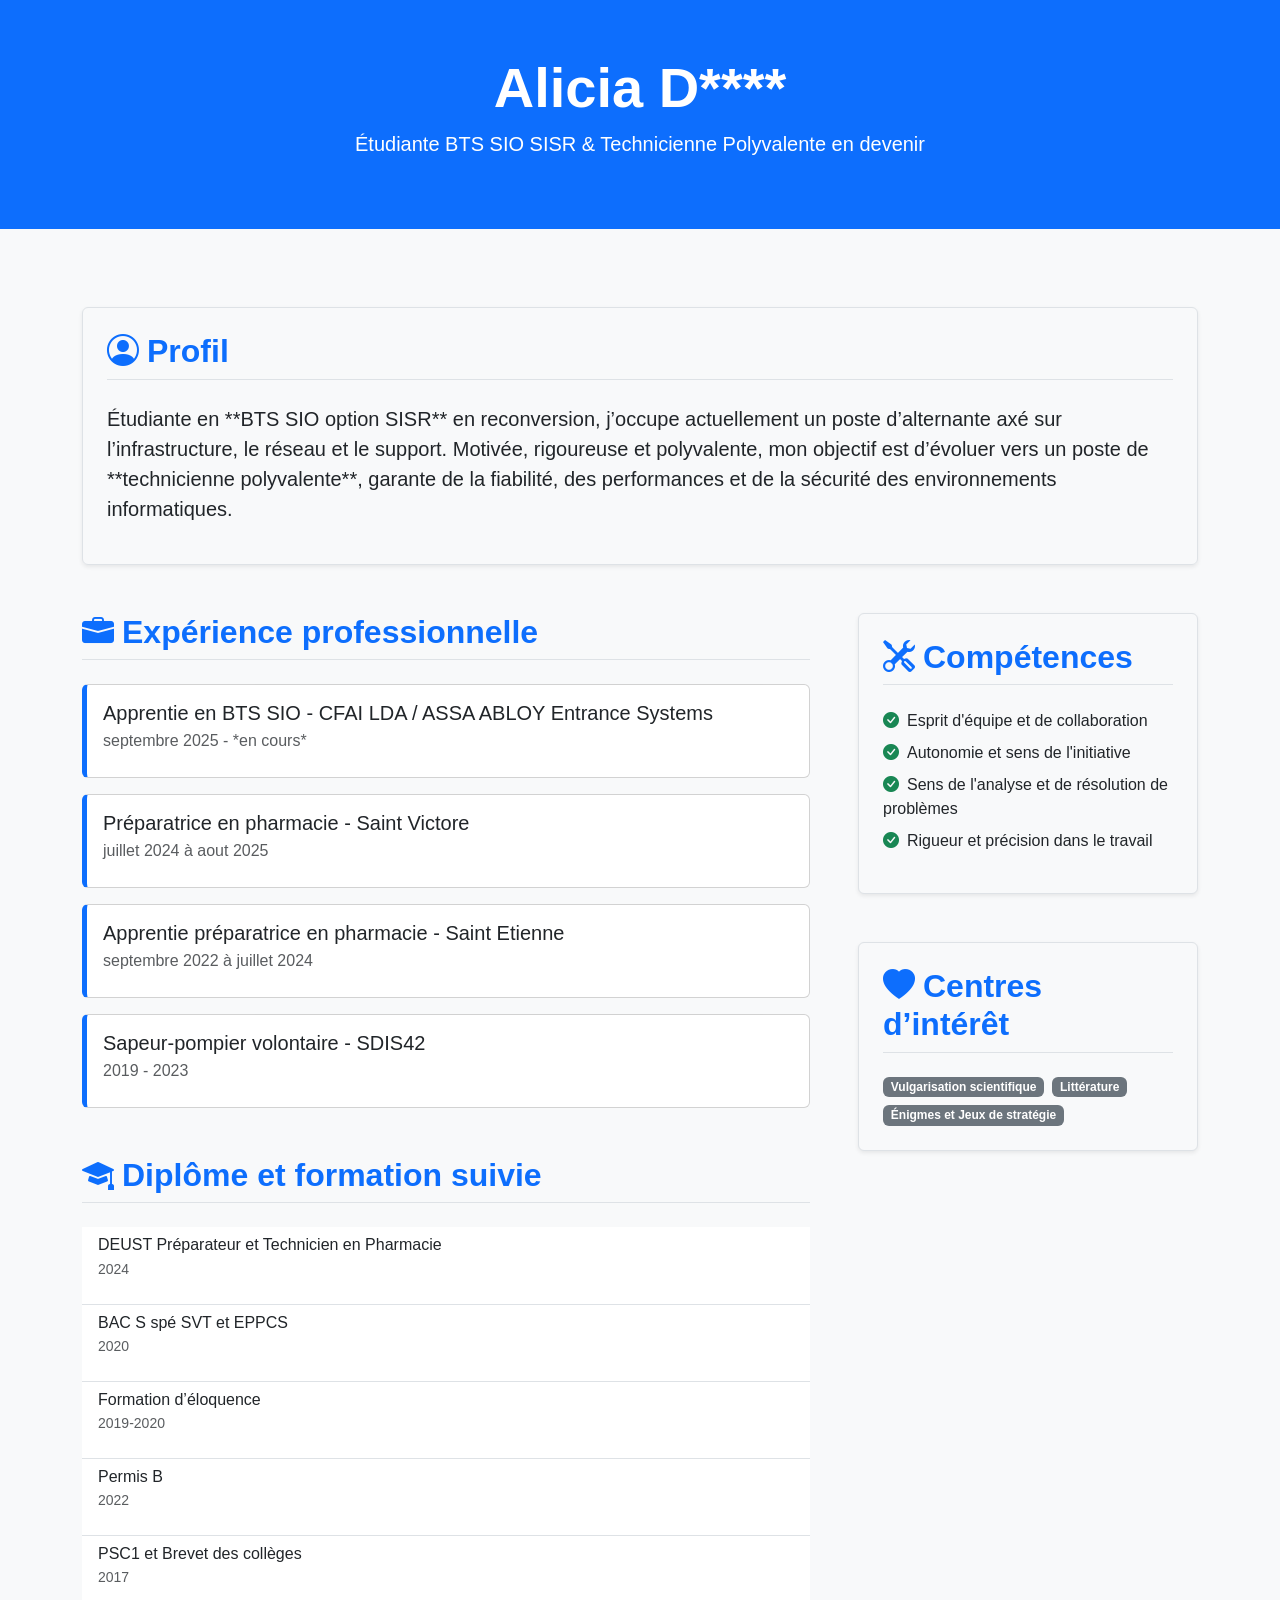
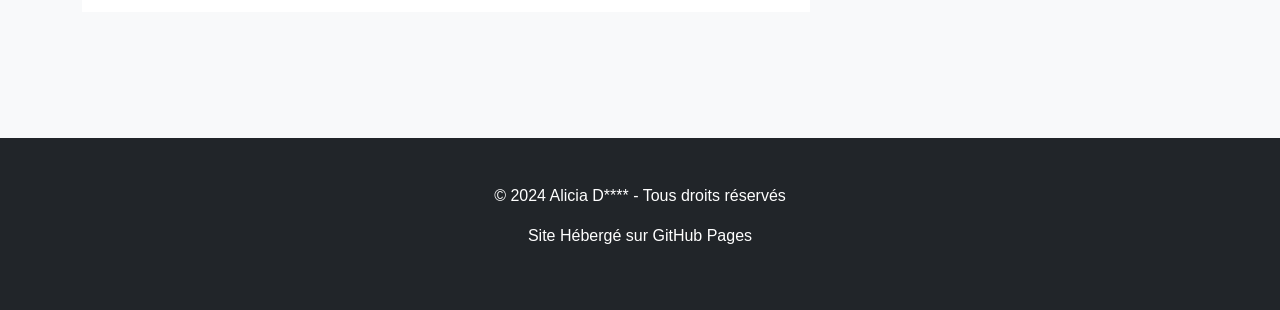
==== index.html @ e2972bde "16/12/2025" ====
<!DOCTYPE html>
<html lang="fr">
<head>
    <meta charset="UTF-8">
    <meta name="viewport" content="width=device-width, initial-scale=1.0">
    <title>CV d'Alicia D**** - Technicienne Polyvalente Infrastructure & Réseau</title>
    <meta name="description" content="Profil d'Alicia D****, étudiante en BTS SIO option SISR, recherchant un poste de technicienne polyvalente en infrastructure, réseau et support.">
    <link href="https://cdn.jsdelivr.net/npm/bootstrap@5.3.3/dist/css/bootstrap.min.css" rel="stylesheet" integrity="sha384-QWTKZyjpPEjISv5WaRU9OFeRpok6YctnYmDr5pNlyT2bRjXh0JMhjY6hW+ALEwIH" crossorigin="anonymous">
    <link rel="stylesheet" href="style.css">
</head>
<body>

    <header class="bg-primary text-white py-4 mb-5">
        <div class="container text-center">
            <h1 class="display-4 fw-bold">Alicia D****</h1>
            <p class="lead">Étudiante BTS SIO SISR & Technicienne Polyvalente en devenir</p>
        </div>
    </header>

    <main class="container">
        <section id="profil" class="mb-5 p-4 border rounded shadow-sm">
            <h2 class="section-title mb-4 border-bottom pb-2"><i class="bi bi-person-circle me-2"></i>Profil</h2>
            <p class="fs-5">Étudiante en **BTS SIO option SISR** en reconversion, j’occupe actuellement un poste d’alternante axé sur l’infrastructure, le réseau et le support. Motivée, rigoureuse et polyvalente, mon objectif est d’évoluer vers un poste de **technicienne polyvalente**, garante de la fiabilité, des performances et de la sécurité des environnements informatiques.</p>
        </section>

        <div class="row g-5">
            
            <div class="col-lg-8">
                
                <section id="experience" class="mb-5">
                    <h2 class="section-title mb-4 border-bottom pb-2"><i class="bi bi-briefcase-fill me-2"></i>Expérience professionnelle</h2>
                    
                    <div class="card mb-3 experience-item">
                        <div class="card-body">
                            <h3 class="h5 card-title">Apprentie en BTS SIO - CFAI LDA / ASSA ABLOY Entrance Systems</h3>
                            <p class="card-subtitle text-muted mb-2">septembre 2025 - *en cours*</p>
                            </div>
                    </div>
                    
                    <div class="card mb-3 experience-item">
                        <div class="card-body">
                            <h3 class="h5 card-title">Préparatrice en pharmacie - Saint Victore</h3>
                            <p class="card-subtitle text-muted mb-2">juillet 2024 à aout 2025</p>
                        </div>
                    </div>

                    <div class="card mb-3 experience-item">
                        <div class="card-body">
                            <h3 class="h5 card-title">Apprentie préparatrice en pharmacie - Saint Etienne</h3>
                            <p class="card-subtitle text-muted mb-2">septembre 2022 à juillet 2024</p>
                        </div>
                    </div>
                    
                    <div class="card experience-item">
                        <div class="card-body">
                            <h3 class="h5 card-title">Sapeur-pompier volontaire - SDIS42</h3>
                            <p class="card-subtitle text-muted mb-2">2019 - 2023</p>
                        </div>
                    </div>

                </section>
                
                <section id="diplomes" class="mb-5">
                    <h2 class="section-title mb-4 border-bottom pb-2"><i class="bi bi-mortarboard-fill me-2"></i>Diplôme et formation suivie</h2>
                    
                    <ul class="list-group list-group-flush">
                        <li class="list-group-item">
                            <h3 class="h6 mb-1">DEUST Préparateur et Technicien en Pharmacie</h3>
                            <p class="text-muted small">2024</p>
                        </li>
                        <li class="list-group-item">
                            <h3 class="h6 mb-1">BAC S spé SVT et EPPCS</h3>
                            <p class="text-muted small">2020</p>
                        </li>
                        <li class="list-group-item">
                            <h3 class="h6 mb-1">Formation d’éloquence</h3>
                            <p class="text-muted small">2019-2020</p>
                        </li>
                        <li class="list-group-item">
                            <h3 class="h6 mb-1">Permis B</h3>
                            <p class="text-muted small">2022</p>
                        </li>
                        <li class="list-group-item">
                            <h3 class="h6 mb-1">PSC1 et Brevet des collèges</h3>
                            <p class="text-muted small">2017</p>
                        </li>
                    </ul>
                </section>
            </div>

            <div class="col-lg-4">
                
                <section id="competences" class="mb-5 p-4 border rounded shadow-sm bg-light">
                    <h2 class="section-title mb-4 border-bottom pb-2"><i class="bi bi-tools me-2"></i>Compétences</h2>
                    <ul class="list-unstyled">
                        <li class="mb-2"><i class="bi bi-check-circle-fill text-success me-2"></i>Esprit d'équipe et de collaboration</li>
                        <li class="mb-2"><i class="bi bi-check-circle-fill text-success me-2"></i>Autonomie et sens de l'initiative</li>
                        <li class="mb-2"><i class="bi bi-check-circle-fill text-success me-2"></i>Sens de l'analyse et de résolution de problèmes</li>
                        <li class="mb-2"><i class="bi bi-check-circle-fill text-success me-2"></i>Rigueur et précision dans le travail</li>
                        </ul>
                </section>

                <section id="interets" class="p-4 border rounded shadow-sm bg-light">
                    <h2 class="section-title mb-4 border-bottom pb-2"><i class="bi bi-heart-fill me-2"></i>Centres d’intérêt</h2>
                    <div class="d-flex flex-wrap gap-2">
                        <span class="badge bg-secondary">Vulgarisation scientifique</span>
                        <span class="badge bg-secondary">Littérature</span>
                        <span class="badge bg-secondary">Énigmes et Jeux de stratégie</span>
                    </div>
                </section>

            </div>
        </div>

    </main>

    <footer class="bg-dark text-white text-center py-3 mt-5">
        <div class="container">
            <p>&copy; <span id="currentYear">2024</span> Alicia D**** - Tous droits réservés</p>
            <p class="footer-note">Site Hébergé sur GitHub Pages</p>
        </div>
    </footer>
    

    <script defer src="https://cdn.jsdelivr.net/npm/bootstrap@5.3.3/dist/js/bootstrap.bundle.min.js" integrity="sha384-YvpcrYf0tY3lHB60NNkmXc5s9fDVZLESaAA55NDzOxhy9GkcIdslK1eN7N6jIeHz" crossorigin="anonymous"></script>
    <link rel="stylesheet" href="https://cdn.jsdelivr.net/npm/bootstrap-icons@1.11.3/font/bootstrap-icons.min.css">
</body>
</html>
---- style.css ----
/*
  ---------------------------------
  Règles Générales et Accessibilité
  ---------------------------------
*/

/* 3. UX & Accessibilité : Taille de police minimale de 16px (Bootstrap le respecte déjà, mais on le confirme sur le body) */
body {
    font-family: -apple-system, BlinkMacSystemFont, "Segoe UI", Roboto, "Helvetica Neue", Arial, sans-serif; /* Polices système */
    color: #212529; /* Contraste suffisant (dark gray) */
    background-color: #f8f9fa; /* Arrière-plan très clair pour le contraste */
    min-height: 100vh;
}

/* 2. Responsive Design / Aucune défilement horizontal */
/* La gestion du défilement horizontal est assurée par Bootstrap (container, row, col) */

/*
  ---------------------------------
  Style des Sections
  ---------------------------------
*/

.section-title {
    color: #0d6efd; /* Couleur Bootstrap Primary */
    font-weight: 600;
}

/* Espacements réguliers pour la lisibilité */
.container {
    padding-top: 30px;
    padding-bottom: 30px;
}

/* ---------------------------------
  Focus et Navigation Clavier
  ---------------------------------
*/

/* Assurer un focus visible pour l'accessibilité (WCAG) */
/* Bootstrap le fait déjà bien, mais on peut renforcer */
:focus {
    outline: 3px solid #ffc107; /* Jaune/orange de Bootstrap (warning) */
    outline-offset: 2px;
}

/* Style spécifique pour les items d'expérience */
.experience-item {
    transition: transform 0.2s, box-shadow 0.2s;
    border-left: 5px solid #0d6efd !important; /* Barre colorée à gauche */
}

.experience-item:hover {
    transform: translateY(-3px);
    box-shadow: 0 0.5rem 1rem rgba(0, 0, 0, 0.15) !important;
}

/* Surcharge Bootstrap pour les listes de diplômes */
.list-group-item {
    border-left: none;
    border-right: none;
}

/* ---------------------------------
  Mobile-First Adjustments (déjà géré par Bootstrap)
  ---------------------------------
*/

/* Par défaut, la mise en page est en colonne unique (mobile-first).
  La classe .col-lg-8 et .col-lg-4 de Bootstrap prend le relais
  à partir de la taille "large" pour créer les deux colonnes.
*/
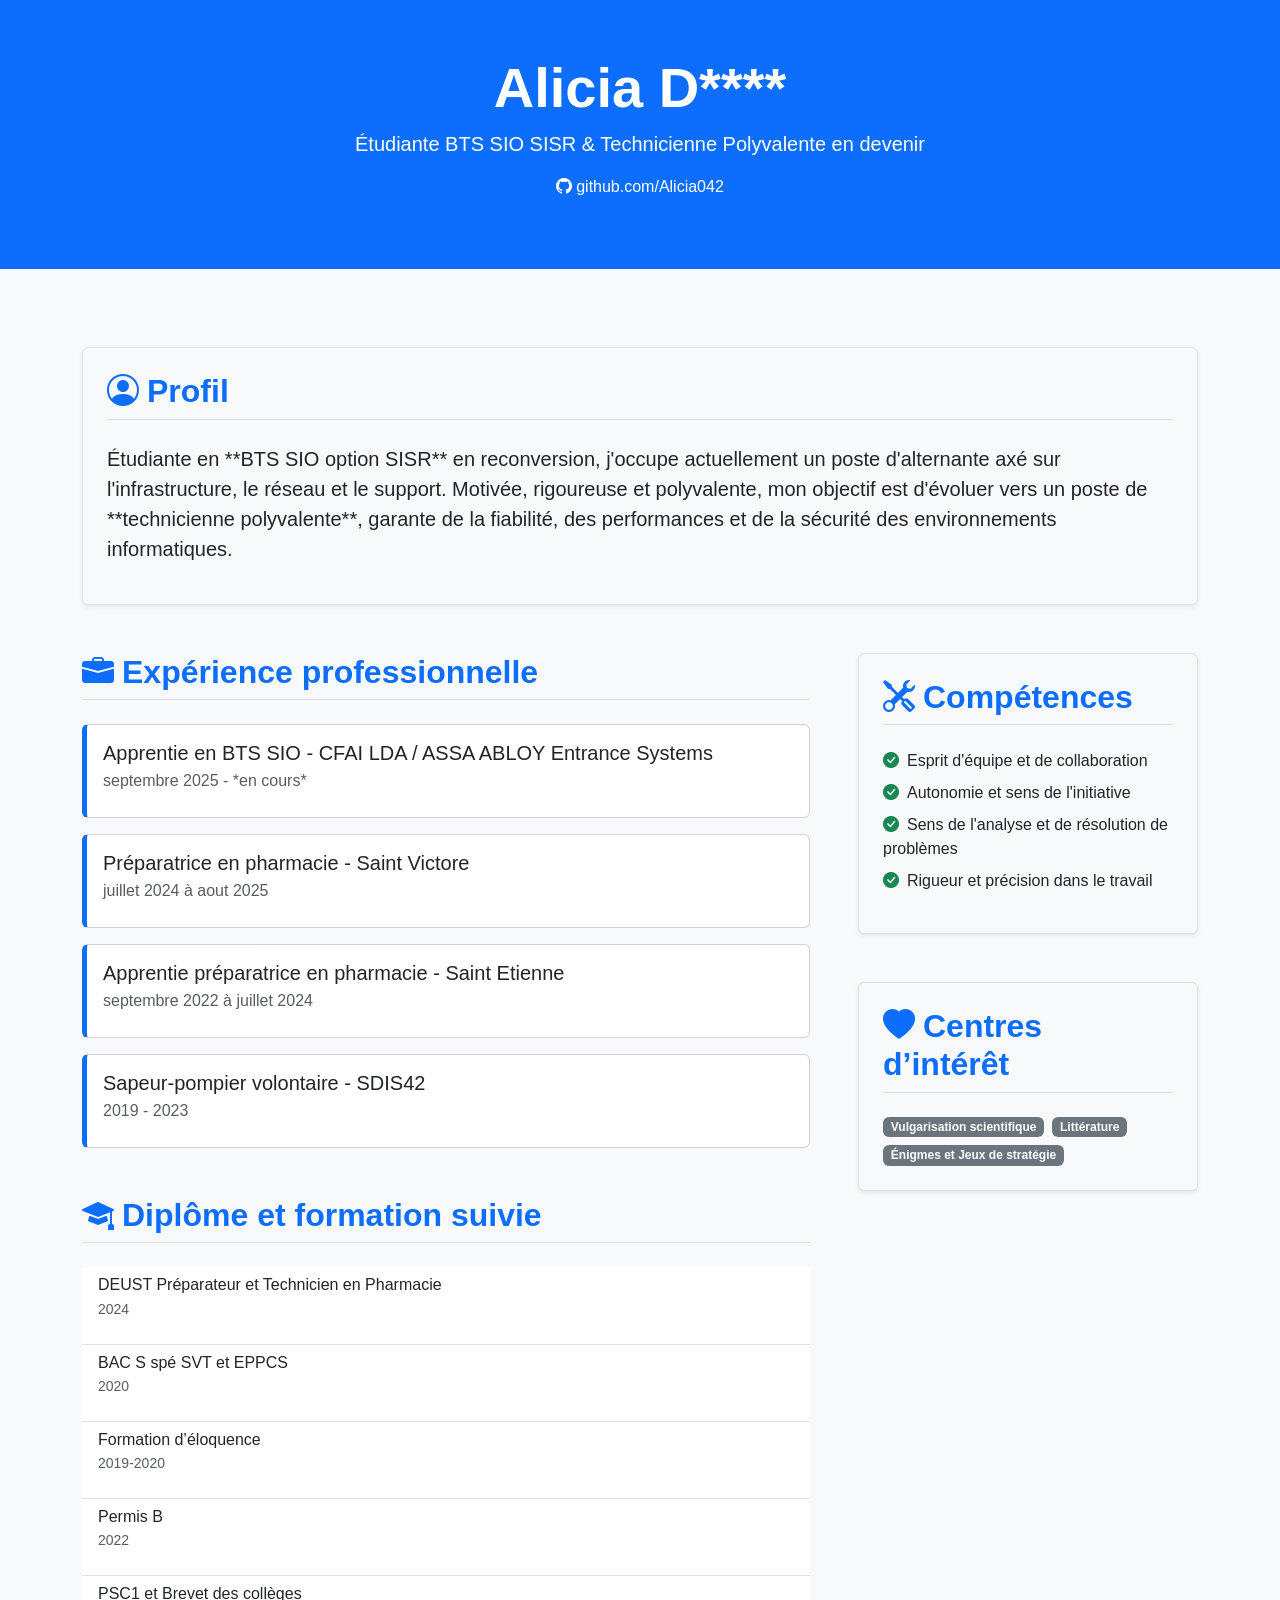
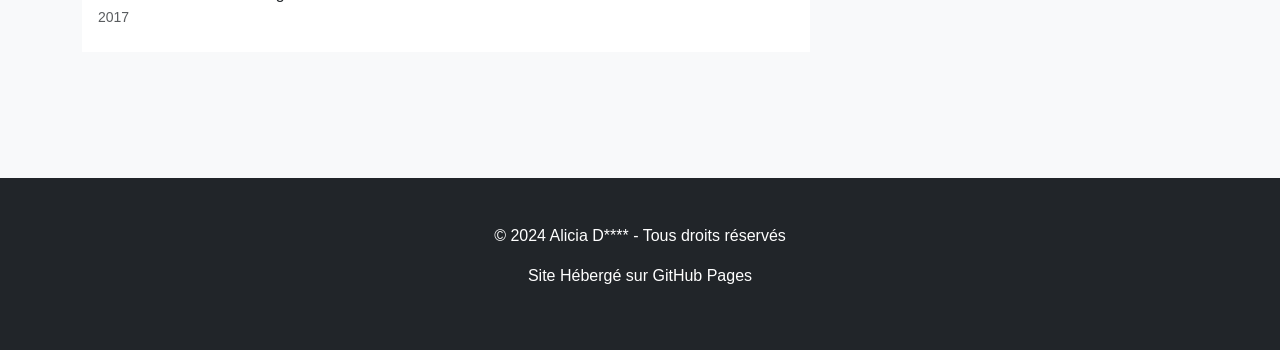
==== commit 9acf48c1: "16.12.2025" ====
--- a/index.html
+++ b/index.html
@@ -14,15 +14,16 @@
         <div class="container text-center">
             <h1 class="display-4 fw-bold">Alicia D****</h1>
             <p class="lead">Étudiante BTS SIO SISR & Technicienne Polyvalente en devenir</p>
+            <p><a href="https://github.com/Alicia042" target="_blank" class="text-white text-decoration-none"><i class="bi bi-github me-1"></i>github.com/Alicia042</a></p>
         </div>
     </header>
 
     <main class="container">
         <section id="profil" class="mb-5 p-4 border rounded shadow-sm">
             <h2 class="section-title mb-4 border-bottom pb-2"><i class="bi bi-person-circle me-2"></i>Profil</h2>
-            <p class="fs-5">Étudiante en **BTS SIO option SISR** en reconversion, j’occupe actuellement un poste d’alternante axé sur l’infrastructure, le réseau et le support. Motivée, rigoureuse et polyvalente, mon objectif est d’évoluer vers un poste de **technicienne polyvalente**, garante de la fiabilité, des performances et de la sécurité des environnements informatiques.</p>
+            <p class="fs-5">Étudiante en **BTS SIO option SISR** en reconversion, j'occupe actuellement un poste d'alternante axé sur l'infrastructure, le réseau et le support. Motivée, rigoureuse et polyvalente, mon objectif est d'évoluer vers un poste de **technicienne polyvalente**, garante de la fiabilité, des performances et de la sécurité des environnements informatiques.</p>
         </section>
-
+        
         <div class="row g-5">
             
             <div class="col-lg-8">
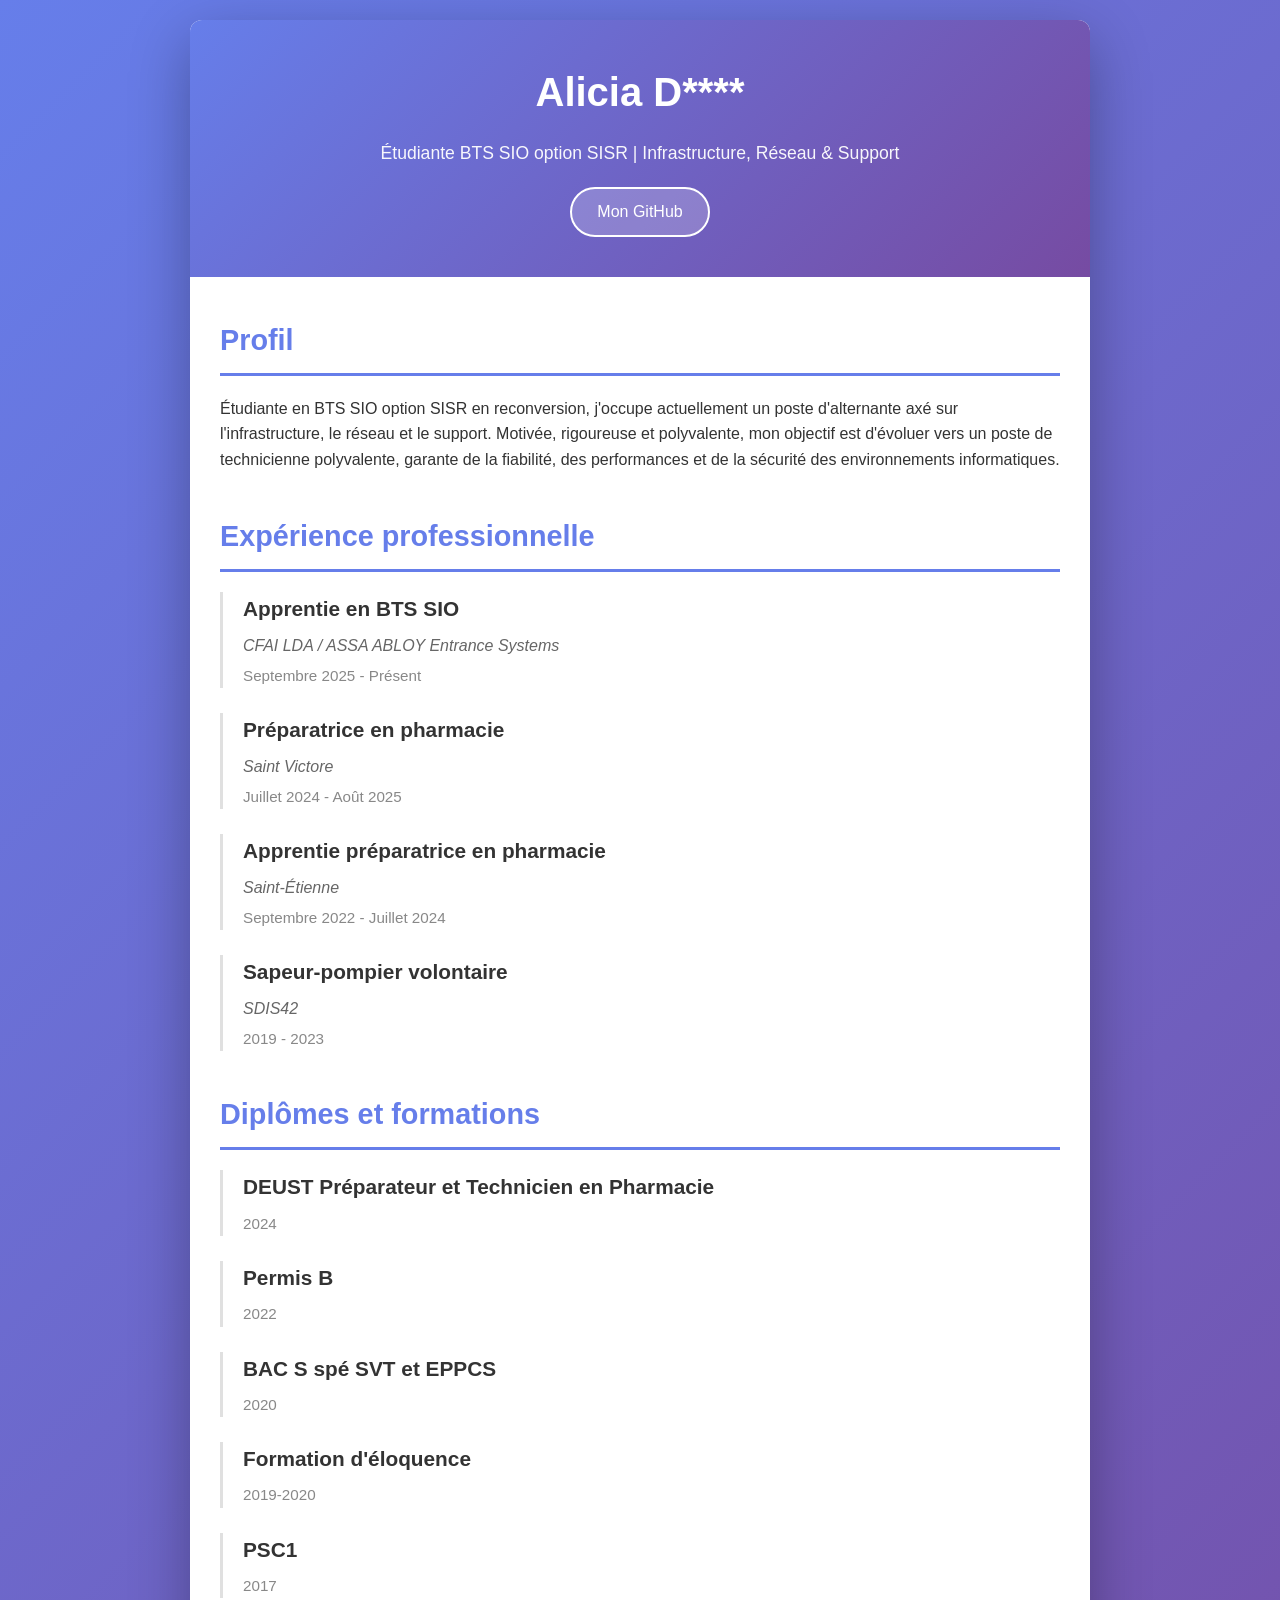
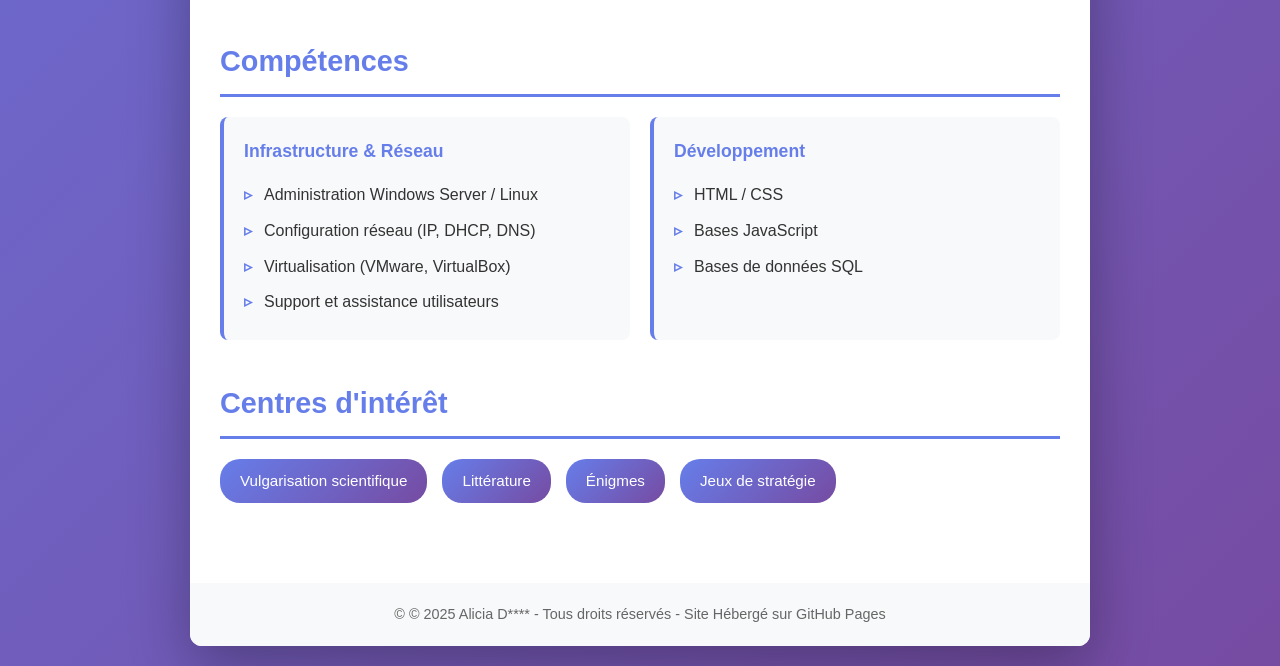
==== commit 194c2b5d: "correction html" ====
--- a/index.html
+++ b/index.html
@@ -3,127 +3,316 @@
 <head>
     <meta charset="UTF-8">
     <meta name="viewport" content="width=device-width, initial-scale=1.0">
-    <title>CV d'Alicia D**** - Technicienne Polyvalente Infrastructure & Réseau</title>
-    <meta name="description" content="Profil d'Alicia D****, étudiante en BTS SIO option SISR, recherchant un poste de technicienne polyvalente en infrastructure, réseau et support.">
-    <link href="https://cdn.jsdelivr.net/npm/bootstrap@5.3.3/dist/css/bootstrap.min.css" rel="stylesheet" integrity="sha384-QWTKZyjpPEjISv5WaRU9OFeRpok6YctnYmDr5pNlyT2bRjXh0JMhjY6hW+ALEwIH" crossorigin="anonymous">
-    <link rel="stylesheet" href="style.css">
+    <meta name="description" content="CV d'Alicia D****, étudiante en BTS SIO option SISR, spécialisée en infrastructure, réseau et support informatique">
+    <title>Alicia D**** - CV Technicienne Infrastructure & Réseau</title>
+    <style>
+        * {
+            margin: 0;
+            padding: 0;
+            box-sizing: border-box;
+        }
+
+        body {
+            font-family: -apple-system, BlinkMacSystemFont, 'Segoe UI', Roboto, Oxygen, Ubuntu, Cantarell, sans-serif;
+            line-height: 1.6;
+            color: #333;
+            background: linear-gradient(135deg, #667eea 0%, #764ba2 100%);
+            min-height: 100vh;
+            padding: 20px;
+        }
+
+        .container {
+            max-width: 900px;
+            margin: 0 auto;
+            background: white;
+            border-radius: 12px;
+            box-shadow: 0 20px 60px rgba(0, 0, 0, 0.3);
+            overflow: hidden;
+        }
+
+        header {
+            background: linear-gradient(135deg, #667eea 0%, #764ba2 100%);
+            color: white;
+            padding: 40px 30px;
+            text-align: center;
+        }
+
+        h1 {
+            font-size: 2.5rem;
+            margin-bottom: 10px;
+            font-weight: 700;
+        }
+
+        .tagline {
+            font-size: 1.1rem;
+            opacity: 0.95;
+            margin-top: 15px;
+            font-weight: 300;
+        }
+
+        .github-link {
+            display: inline-block;
+            margin-top: 20px;
+            padding: 10px 25px;
+            background: rgba(255, 255, 255, 0.2);
+            border: 2px solid white;
+            color: white;
+            text-decoration: none;
+            border-radius: 25px;
+            font-weight: 500;
+            transition: all 0.3s ease;
+        }
+
+        .github-link:hover {
+            background: white;
+            color: #667eea;
+            transform: translateY(-2px);
+        }
+
+        main {
+            padding: 40px 30px;
+        }
+
+        section {
+            margin-bottom: 40px;
+        }
+
+        h2 {
+            font-size: 1.8rem;
+            color: #667eea;
+            margin-bottom: 20px;
+            padding-bottom: 10px;
+            border-bottom: 3px solid #667eea;
+        }
+
+        h3 {
+            font-size: 1.3rem;
+            color: #333;
+            margin-bottom: 8px;
+            font-weight: 600;
+        }
+
+        .job-title {
+            color: #666;
+            font-style: italic;
+            margin-bottom: 5px;
+            display: block;
+        }
+
+        .date {
+            color: #888;
+            font-size: 0.95rem;
+            margin-bottom: 15px;
+            display: block;
+        }
+
+        .experience-item, .education-item {
+            margin-bottom: 25px;
+            padding-left: 20px;
+            border-left: 3px solid #e0e0e0;
+        }
+
+        .skills-grid {
+            display: grid;
+            grid-template-columns: repeat(auto-fit, minmax(250px, 1fr));
+            gap: 20px;
+            margin-top: 20px;
+        }
+
+        .skill-category {
+            background: #f8f9fa;
+            padding: 20px;
+            border-radius: 8px;
+            border-left: 4px solid #667eea;
+        }
+
+        .skill-category h3 {
+            font-size: 1.1rem;
+            margin-bottom: 12px;
+            color: #667eea;
+        }
+
+        .skill-category ul {
+            list-style: none;
+        }
+
+        .skill-category li {
+            padding: 5px 0;
+            padding-left: 20px;
+            position: relative;
+        }
+
+        .skill-category li:before {
+            content: "▹";
+            position: absolute;
+            left: 0;
+            color: #667eea;
+            font-weight: bold;
+        }
+
+        .interests {
+            display: flex;
+            flex-wrap: wrap;
+            gap: 15px;
+        }
+
+        .interest-tag {
+            background: linear-gradient(135deg, #667eea 0%, #764ba2 100%);
+            color: white;
+            padding: 10px 20px;
+            border-radius: 20px;
+            font-size: 0.95rem;
+        }
+
+        footer {
+            background: #f8f9fa;
+            padding: 20px 30px;
+            text-align: center;
+            color: #666;
+            font-size: 0.9rem;
+        }
+
+        @media (max-width: 768px) {
+            body {
+                padding: 10px;
+            }
+
+            h1 {
+                font-size: 2rem;
+            }
+
+            h2 {
+                font-size: 1.5rem;
+            }
+
+            header, main {
+                padding: 25px 20px;
+            }
+
+            .skills-grid {
+                grid-template-columns: 1fr;
+            }
+        }
+
+        @media (max-width: 480px) {
+            h1 {
+                font-size: 1.7rem;
+            }
+
+            .tagline {
+                font-size: 1rem;
+            }
+        }
+    </style>
 </head>
 <body>
-
-    <header class="bg-primary text-white py-4 mb-5">
-        <div class="container text-center">
-            <h1 class="display-4 fw-bold">Alicia D****</h1>
-            <p class="lead">Étudiante BTS SIO SISR & Technicienne Polyvalente en devenir</p>
-            <p><a href="https://github.com/Alicia042" target="_blank" class="text-white text-decoration-none"><i class="bi bi-github me-1"></i>github.com/Alicia042</a></p>
-        </div>
-    </header>
-
-    <main class="container">
-        <section id="profil" class="mb-5 p-4 border rounded shadow-sm">
-            <h2 class="section-title mb-4 border-bottom pb-2"><i class="bi bi-person-circle me-2"></i>Profil</h2>
-            <p class="fs-5">Étudiante en **BTS SIO option SISR** en reconversion, j'occupe actuellement un poste d'alternante axé sur l'infrastructure, le réseau et le support. Motivée, rigoureuse et polyvalente, mon objectif est d'évoluer vers un poste de **technicienne polyvalente**, garante de la fiabilité, des performances et de la sécurité des environnements informatiques.</p>
-        </section>
-        
-        <div class="row g-5">
-            
-            <div class="col-lg-8">
+    <div class="container">
+        <header>
+            <h1>Alicia D****</h1>
+            <p class="tagline">Étudiante BTS SIO option SISR | Infrastructure, Réseau & Support</p>
+            <a href="https://github.com/Alicia042" class="github-link" target="_blank" rel="noopener noreferrer">Mon GitHub</a>
+        </header>
+
+        <main>
+            <section id="profil">
+                <h2>Profil</h2>
+                <p>Étudiante en BTS SIO option SISR en reconversion, j'occupe actuellement un poste d'alternante axé sur l'infrastructure, le réseau et le support. Motivée, rigoureuse et polyvalente, mon objectif est d'évoluer vers un poste de technicienne polyvalente, garante de la fiabilité, des performances et de la sécurité des environnements informatiques.</p>
+            </section>
+
+            <section id="experience">
+                <h2>Expérience professionnelle</h2>
                 
-                <section id="experience" class="mb-5">
-                    <h2 class="section-title mb-4 border-bottom pb-2"><i class="bi bi-briefcase-fill me-2"></i>Expérience professionnelle</h2>
-                    
-                    <div class="card mb-3 experience-item">
-                        <div class="card-body">
-                            <h3 class="h5 card-title">Apprentie en BTS SIO - CFAI LDA / ASSA ABLOY Entrance Systems</h3>
-                            <p class="card-subtitle text-muted mb-2">septembre 2025 - *en cours*</p>
-                            </div>
+                <div class="experience-item">
+                    <h3>Apprentie en BTS SIO</h3>
+                    <span class="job-title">CFAI LDA / ASSA ABLOY Entrance Systems</span>
+                    <span class="date">Septembre 2025 - Présent</span>
+                </div>
+
+                <div class="experience-item">
+                    <h3>Préparatrice en pharmacie</h3>
+                    <span class="job-title">Saint Victore</span>
+                    <span class="date">Juillet 2024 - Août 2025</span>
+                </div>
+
+                <div class="experience-item">
+                    <h3>Apprentie préparatrice en pharmacie</h3>
+                    <span class="job-title">Saint-Étienne</span>
+                    <span class="date">Septembre 2022 - Juillet 2024</span>
+                </div>
+
+                <div class="experience-item">
+                    <h3>Sapeur-pompier volontaire</h3>
+                    <span class="job-title">SDIS42</span>
+                    <span class="date">2019 - 2023</span>
+                </div>
+            </section>
+
+            <section id="diplomes">
+                <h2>Diplômes et formations</h2>
+                
+                <div class="education-item">
+                    <h3>DEUST Préparateur et Technicien en Pharmacie</h3>
+                    <span class="date">2024</span>
+                </div>
+
+                <div class="education-item">
+                    <h3>Permis B</h3>
+                    <span class="date">2022</span>
+                </div>
+
+                <div class="education-item">
+                    <h3>BAC S spé SVT et EPPCS</h3>
+                    <span class="date">2020</span>
+                </div>
+
+                <div class="education-item">
+                    <h3>Formation d'éloquence</h3>
+                    <span class="date">2019-2020</span>
+                </div>
+
+                <div class="education-item">
+                    <h3>PSC1</h3>
+                    <span class="date">2017</span>
+                </div>
+            </section>
+
+            <section id="competences">
+                <h2>Compétences</h2>
+                <div class="skills-grid">
+                    <div class="skill-category">
+                        <h3>Infrastructure & Réseau</h3>
+                        <ul>
+                            <li>Administration Windows Server / Linux</li>
+                            <li>Configuration réseau (IP, DHCP, DNS)</li>
+                            <li>Virtualisation (VMware, VirtualBox)</li>
+                            <li>Support et assistance utilisateurs</li>
+                        </ul>
                     </div>
-                    
-                    <div class="card mb-3 experience-item">
-                        <div class="card-body">
-                            <h3 class="h5 card-title">Préparatrice en pharmacie - Saint Victore</h3>
-                            <p class="card-subtitle text-muted mb-2">juillet 2024 à aout 2025</p>
-                        </div>
+                    <div class="skill-category">
+                        <h3>Développement</h3>
+                        <ul>
+                            <li>HTML / CSS</li>
+                            <li>Bases JavaScript</li>
+                            <li>Bases de données SQL</li>
+                        </ul>
                     </div>
-
-                    <div class="card mb-3 experience-item">
-                        <div class="card-body">
-                            <h3 class="h5 card-title">Apprentie préparatrice en pharmacie - Saint Etienne</h3>
-                            <p class="card-subtitle text-muted mb-2">septembre 2022 à juillet 2024</p>
-                        </div>
-                    </div>
-                    
-                    <div class="card experience-item">
-                        <div class="card-body">
-                            <h3 class="h5 card-title">Sapeur-pompier volontaire - SDIS42</h3>
-                            <p class="card-subtitle text-muted mb-2">2019 - 2023</p>
-                        </div>
-                    </div>
-
-                </section>
-                
-                <section id="diplomes" class="mb-5">
-                    <h2 class="section-title mb-4 border-bottom pb-2"><i class="bi bi-mortarboard-fill me-2"></i>Diplôme et formation suivie</h2>
-                    
-                    <ul class="list-group list-group-flush">
-                        <li class="list-group-item">
-                            <h3 class="h6 mb-1">DEUST Préparateur et Technicien en Pharmacie</h3>
-                            <p class="text-muted small">2024</p>
-                        </li>
-                        <li class="list-group-item">
-                            <h3 class="h6 mb-1">BAC S spé SVT et EPPCS</h3>
-                            <p class="text-muted small">2020</p>
-                        </li>
-                        <li class="list-group-item">
-                            <h3 class="h6 mb-1">Formation d’éloquence</h3>
-                            <p class="text-muted small">2019-2020</p>
-                        </li>
-                        <li class="list-group-item">
-                            <h3 class="h6 mb-1">Permis B</h3>
-                            <p class="text-muted small">2022</p>
-                        </li>
-                        <li class="list-group-item">
-                            <h3 class="h6 mb-1">PSC1 et Brevet des collèges</h3>
-                            <p class="text-muted small">2017</p>
-                        </li>
-                    </ul>
-                </section>
-            </div>
-
-            <div class="col-lg-4">
-                
-                <section id="competences" class="mb-5 p-4 border rounded shadow-sm bg-light">
-                    <h2 class="section-title mb-4 border-bottom pb-2"><i class="bi bi-tools me-2"></i>Compétences</h2>
-                    <ul class="list-unstyled">
-                        <li class="mb-2"><i class="bi bi-check-circle-fill text-success me-2"></i>Esprit d'équipe et de collaboration</li>
-                        <li class="mb-2"><i class="bi bi-check-circle-fill text-success me-2"></i>Autonomie et sens de l'initiative</li>
-                        <li class="mb-2"><i class="bi bi-check-circle-fill text-success me-2"></i>Sens de l'analyse et de résolution de problèmes</li>
-                        <li class="mb-2"><i class="bi bi-check-circle-fill text-success me-2"></i>Rigueur et précision dans le travail</li>
-                        </ul>
-                </section>
-
-                <section id="interets" class="p-4 border rounded shadow-sm bg-light">
-                    <h2 class="section-title mb-4 border-bottom pb-2"><i class="bi bi-heart-fill me-2"></i>Centres d’intérêt</h2>
-                    <div class="d-flex flex-wrap gap-2">
-                        <span class="badge bg-secondary">Vulgarisation scientifique</span>
-                        <span class="badge bg-secondary">Littérature</span>
-                        <span class="badge bg-secondary">Énigmes et Jeux de stratégie</span>
-                    </div>
-                </section>
-
-            </div>
-        </div>
-
-    </main>
-
-    <footer class="bg-dark text-white text-center py-3 mt-5">
-        <div class="container">
-            <p>&copy; <span id="currentYear">2024</span> Alicia D**** - Tous droits réservés</p>
-            <p class="footer-note">Site Hébergé sur GitHub Pages</p>
-        </div>
-    </footer>
-    
-
-    <script defer src="https://cdn.jsdelivr.net/npm/bootstrap@5.3.3/dist/js/bootstrap.bundle.min.js" integrity="sha384-YvpcrYf0tY3lHB60NNkmXc5s9fDVZLESaAA55NDzOxhy9GkcIdslK1eN7N6jIeHz" crossorigin="anonymous"></script>
-    <link rel="stylesheet" href="https://cdn.jsdelivr.net/npm/bootstrap-icons@1.11.3/font/bootstrap-icons.min.css">
+                </div>
+            </section>
+
+            <section id="interets">
+                <h2>Centres d'intérêt</h2>
+                <div class="interests">
+                    <span class="interest-tag">Vulgarisation scientifique</span>
+                    <span class="interest-tag">Littérature</span>
+                    <span class="interest-tag">Énigmes</span>
+                    <span class="interest-tag">Jeux de stratégie</span>
+                </div>
+            </section>
+        </main>
+
+        <footer>
+            <p>&copy; © 2025 Alicia D**** - Tous droits réservés - Site Hébergé sur GitHub Pages</p>
+        </footer>
+    </div>
 </body>
-</html>
+</html>
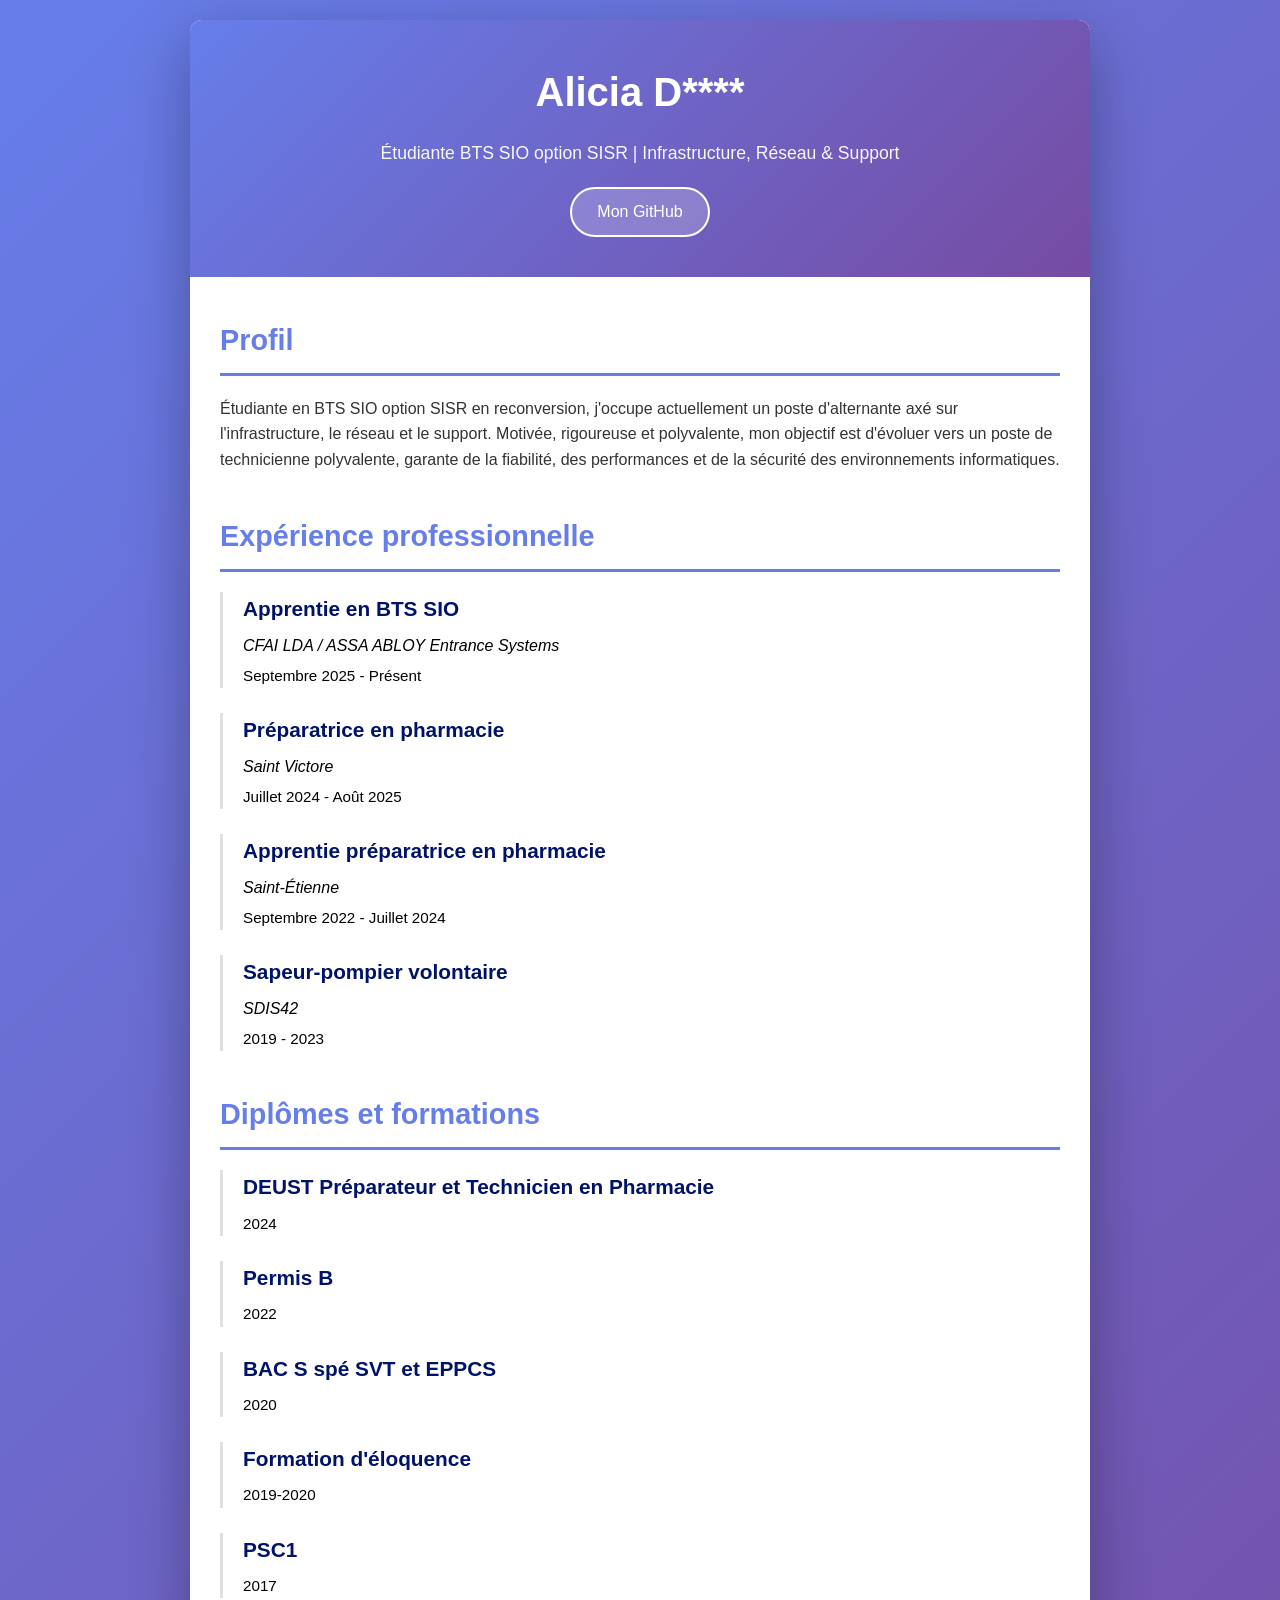
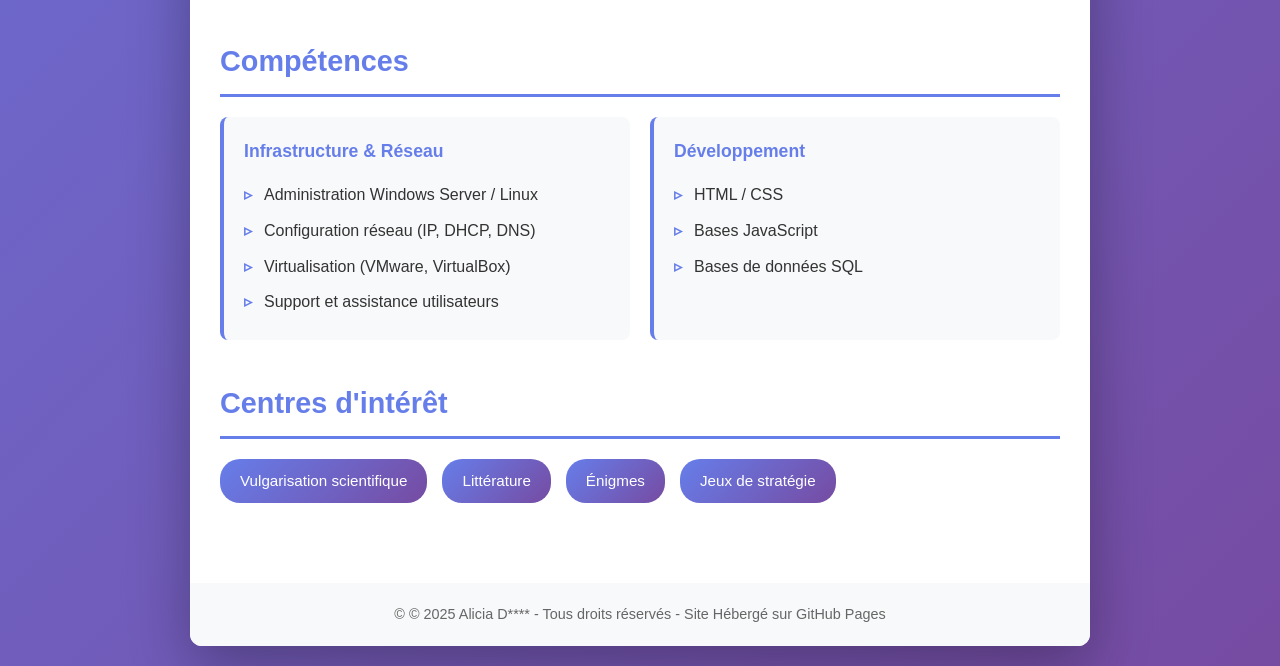
==== commit f9c225cc: "19/12/2025 16:47" ====
--- a/index.html
+++ b/index.html
@@ -4,7 +4,7 @@
     <meta charset="UTF-8">
     <meta name="viewport" content="width=device-width, initial-scale=1.0">
     <meta name="description" content="CV d'Alicia D****, étudiante en BTS SIO option SISR, spécialisée en infrastructure, réseau et support informatique">
-    <title>Alicia D**** - CV Technicienne Infrastructure & Réseau</title>
+    <title>Alicia D**** - CV Étudiante en alternance en BTS SIO option SISR</title>
     <style>
         * {
             margin: 0;
@@ -87,20 +87,20 @@
 
         h3 {
             font-size: 1.3rem;
-            color: #333;
+            color: #001368;
             margin-bottom: 8px;
             font-weight: 600;
         }
 
         .job-title {
-            color: #666;
+            color: #000000;
             font-style: italic;
             margin-bottom: 5px;
             display: block;
         }
 
         .date {
-            color: #888;
+            color: #000000;
             font-size: 0.95rem;
             margin-bottom: 15px;
             display: block;
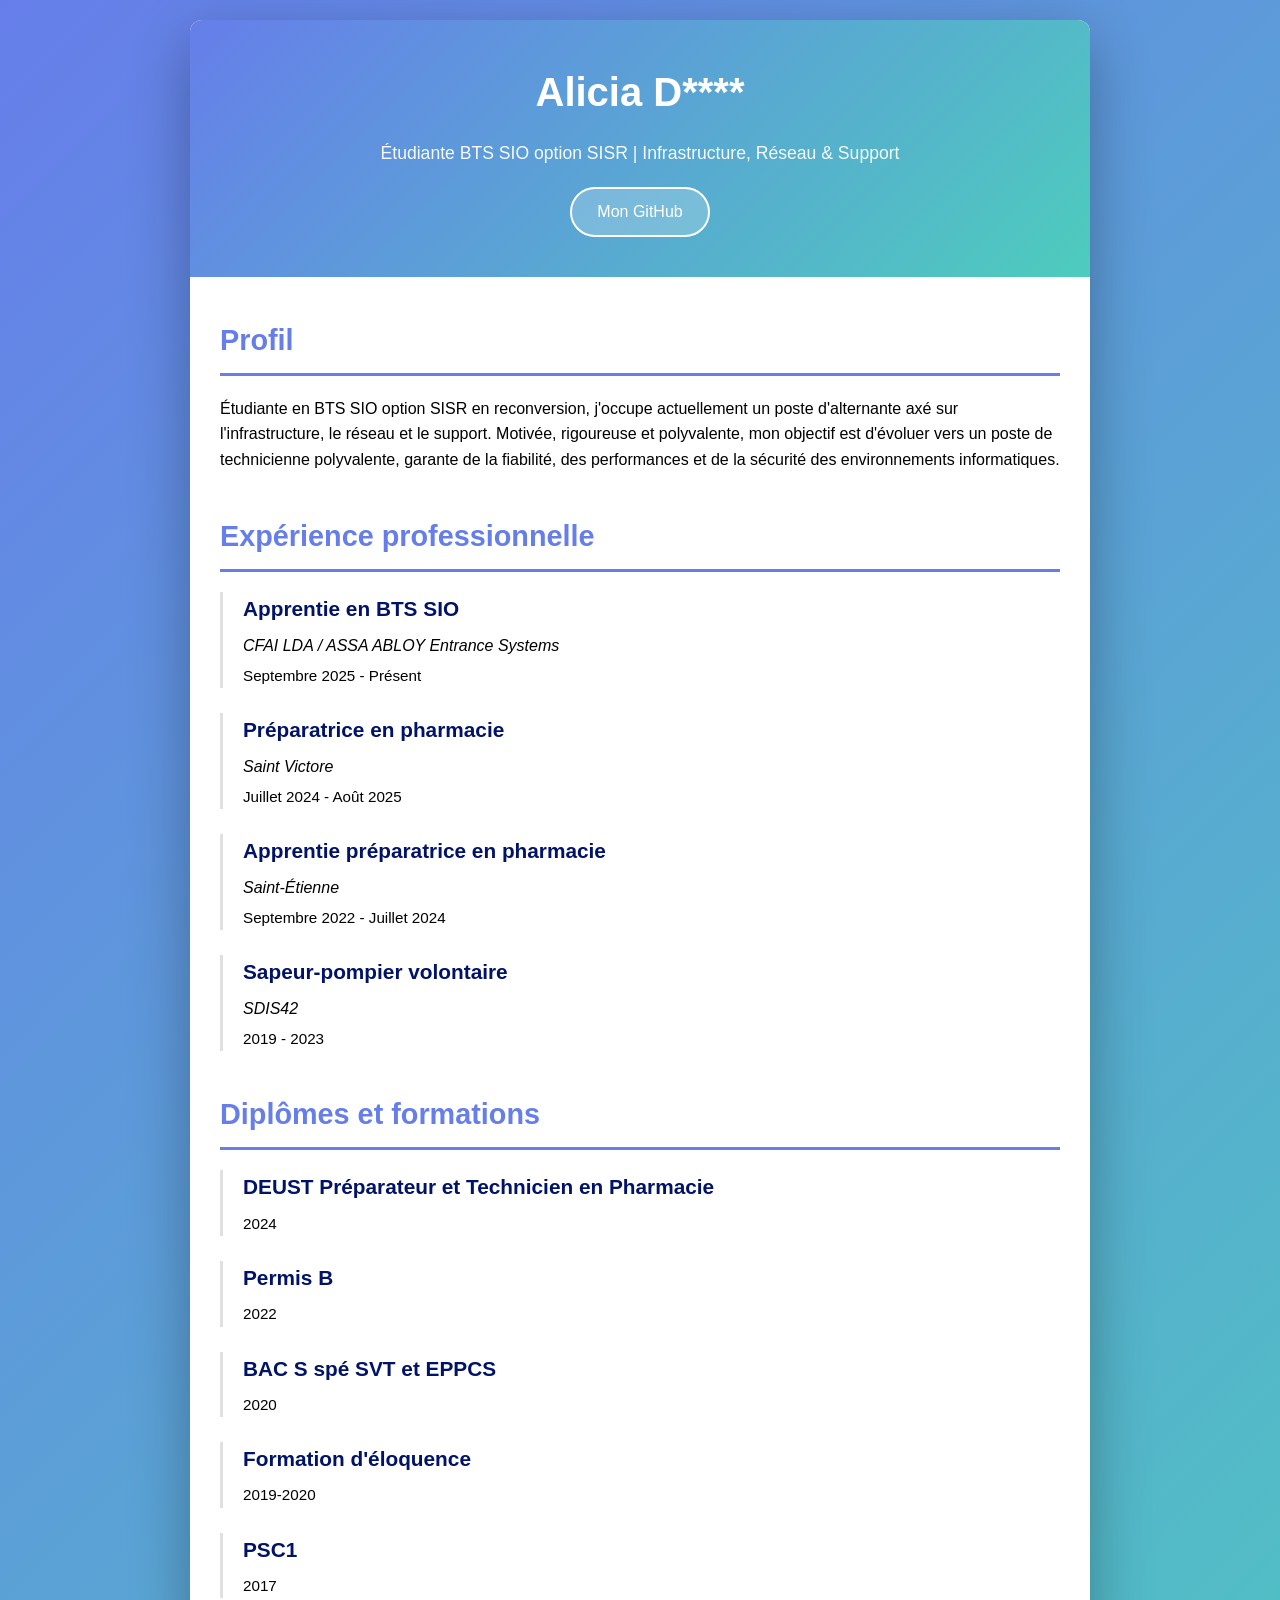
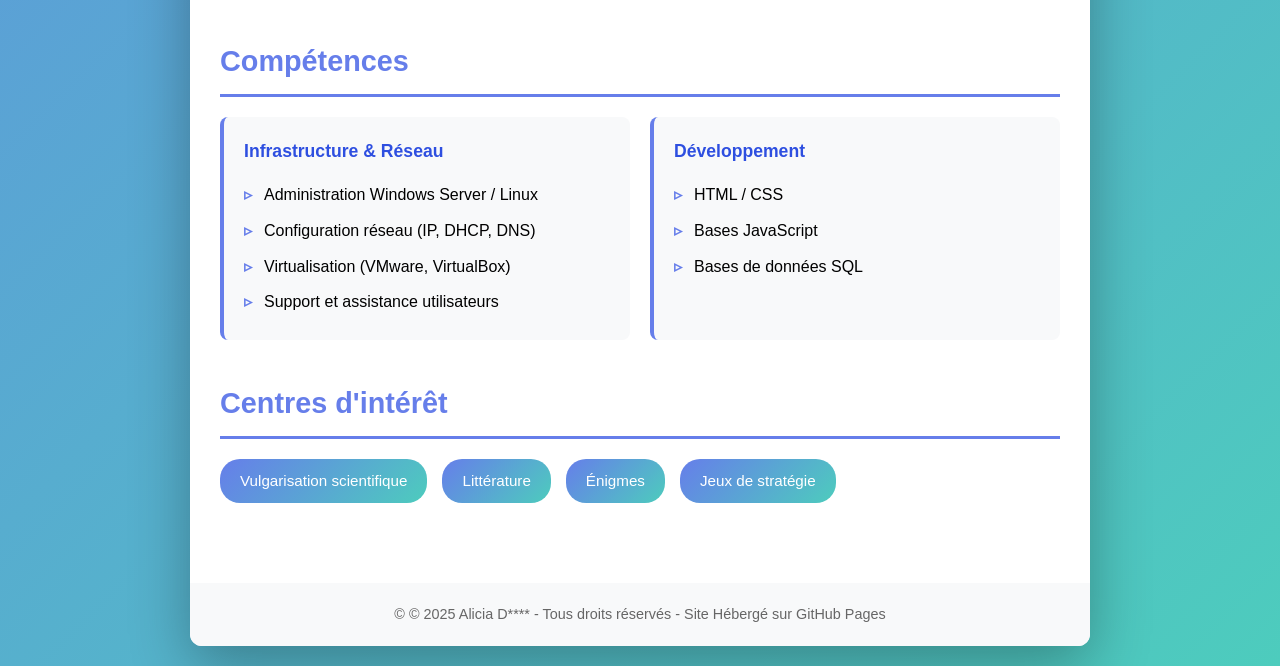
==== commit 0e045de1: "correctif accesibilité visuel" ====
--- a/index.html
+++ b/index.html
@@ -15,8 +15,8 @@
         body {
             font-family: -apple-system, BlinkMacSystemFont, 'Segoe UI', Roboto, Oxygen, Ubuntu, Cantarell, sans-serif;
             line-height: 1.6;
-            color: #333;
-            background: linear-gradient(135deg, #667eea 0%, #764ba2 100%);
+            color: #000000;
+            background: linear-gradient(135deg, #667eea 0%, #4dccbd 100%);
             min-height: 100vh;
             padding: 20px;
         }
@@ -31,7 +31,7 @@
         }
 
         header {
-            background: linear-gradient(135deg, #667eea 0%, #764ba2 100%);
+            background: linear-gradient(135deg, #667eea 0%, #4dccbd 100%);
             color: white;
             padding: 40px 30px;
             text-align: center;
@@ -129,7 +129,7 @@
         .skill-category h3 {
             font-size: 1.1rem;
             margin-bottom: 12px;
-            color: #667eea;
+            color: #2e4fe0;
         }
 
         .skill-category ul {
@@ -157,7 +157,7 @@
         }
 
         .interest-tag {
-            background: linear-gradient(135deg, #667eea 0%, #764ba2 100%);
+            background: linear-gradient(135deg, #667eea 0%, #4dccbd 100%);
             color: white;
             padding: 10px 20px;
             border-radius: 20px;
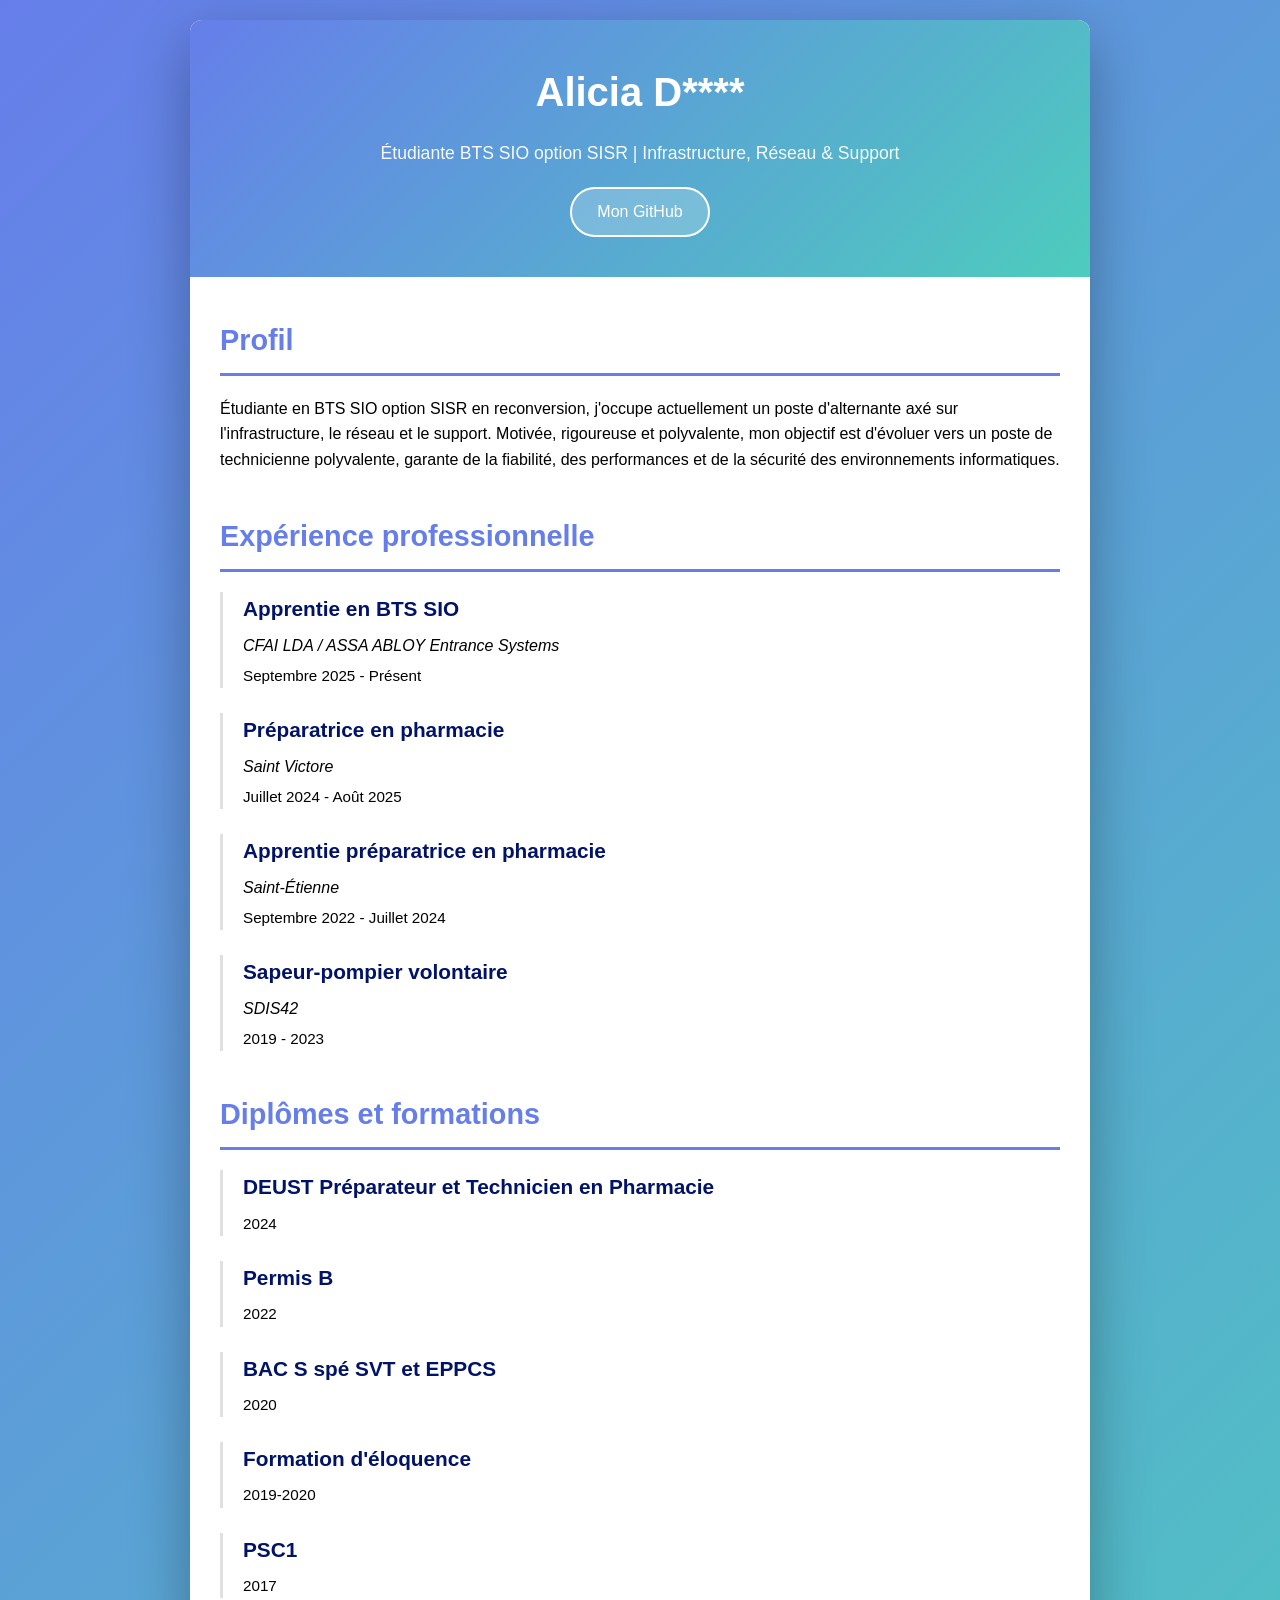
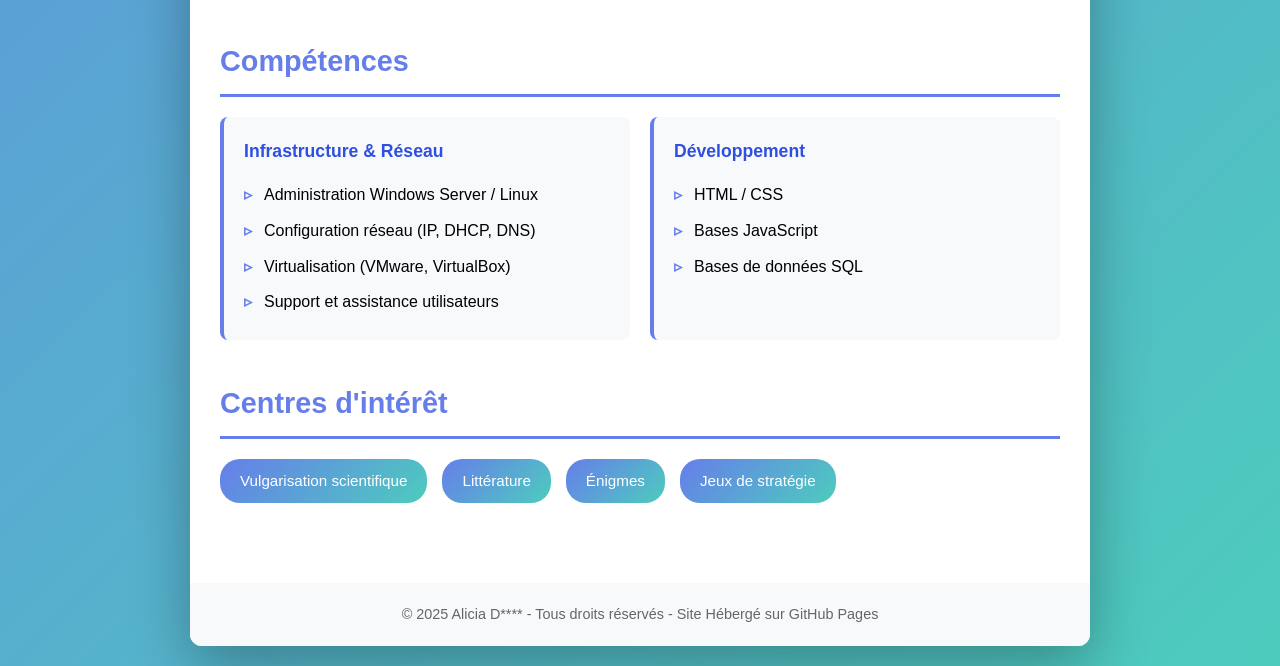
==== commit aada0297: "correctif 30/12/2025 10h18" ====
--- a/index.html
+++ b/index.html
@@ -311,7 +311,7 @@
         </main>
 
         <footer>
-            <p>&copy; © 2025 Alicia D**** - Tous droits réservés - Site Hébergé sur GitHub Pages</p>
+            <p>&copy; 2025 Alicia D**** - Tous droits réservés - Site Hébergé sur GitHub Pages</p>
         </footer>
     </div>
 </body>
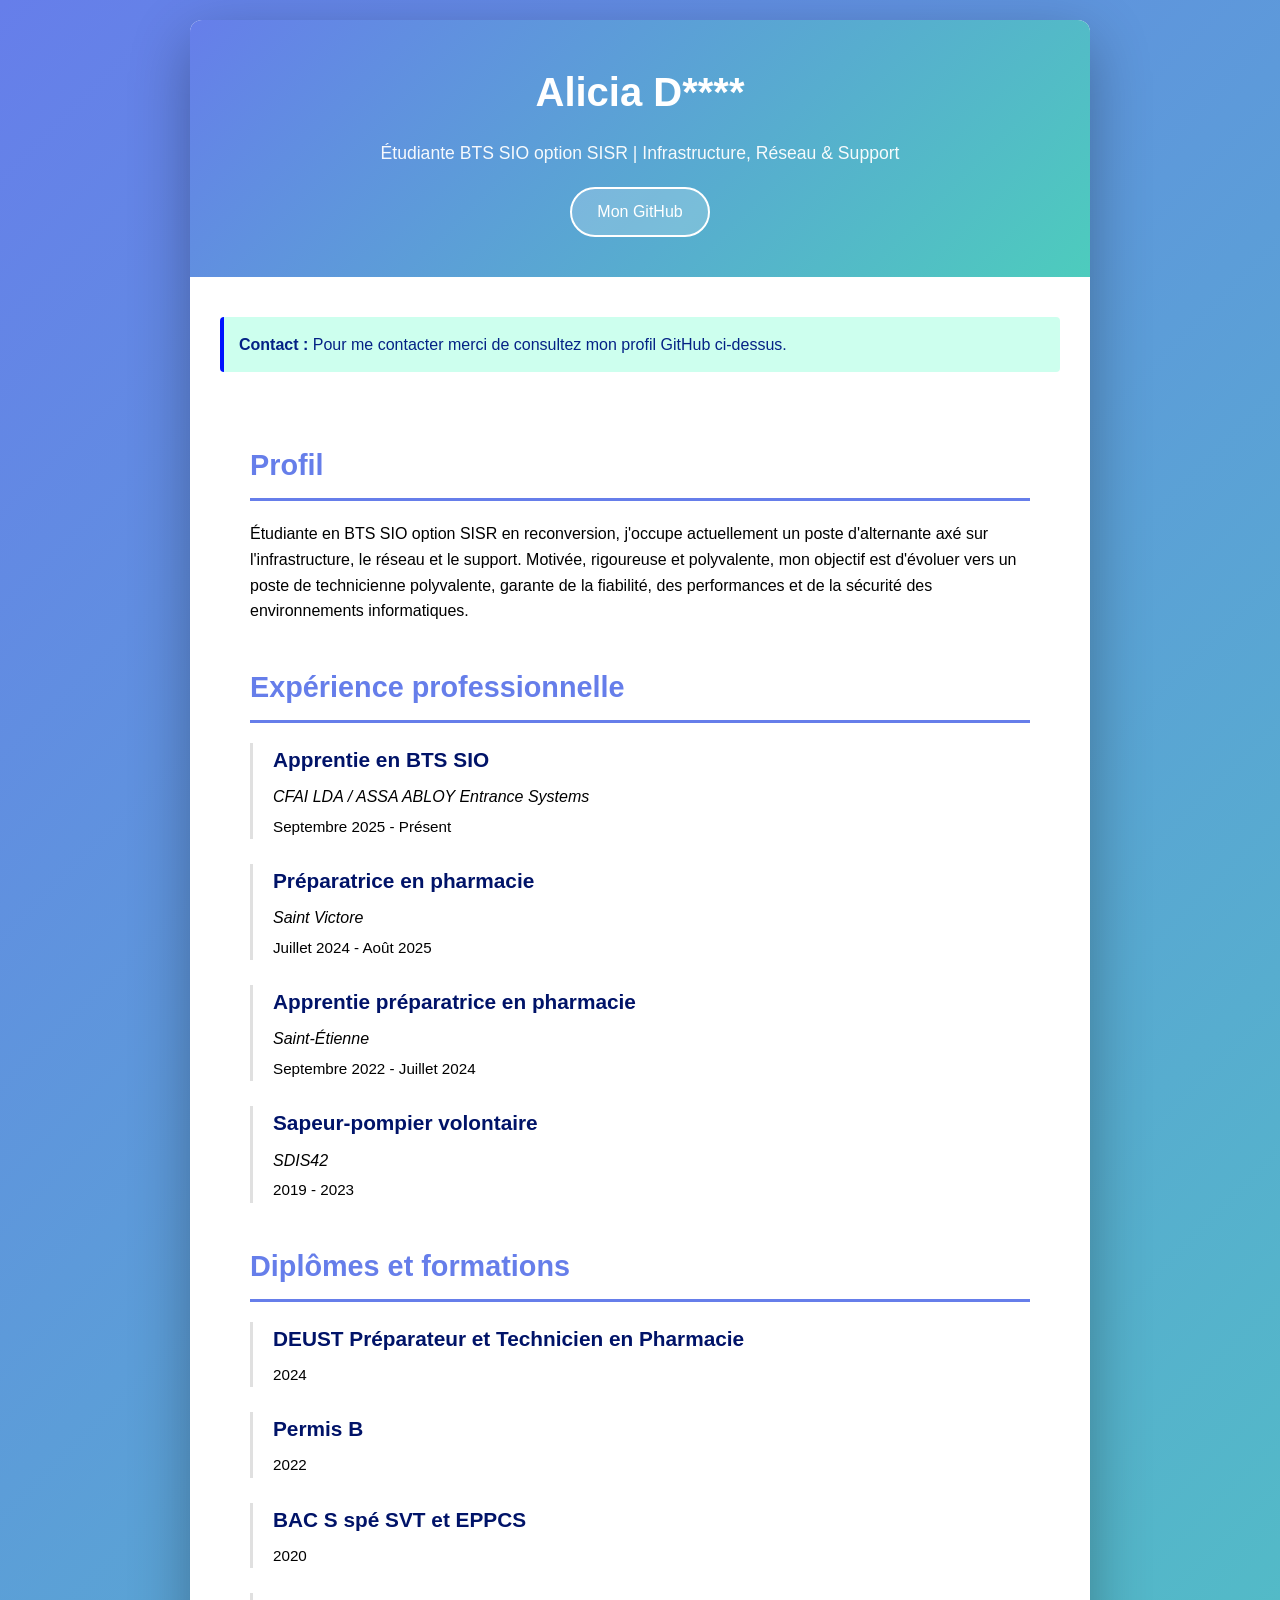
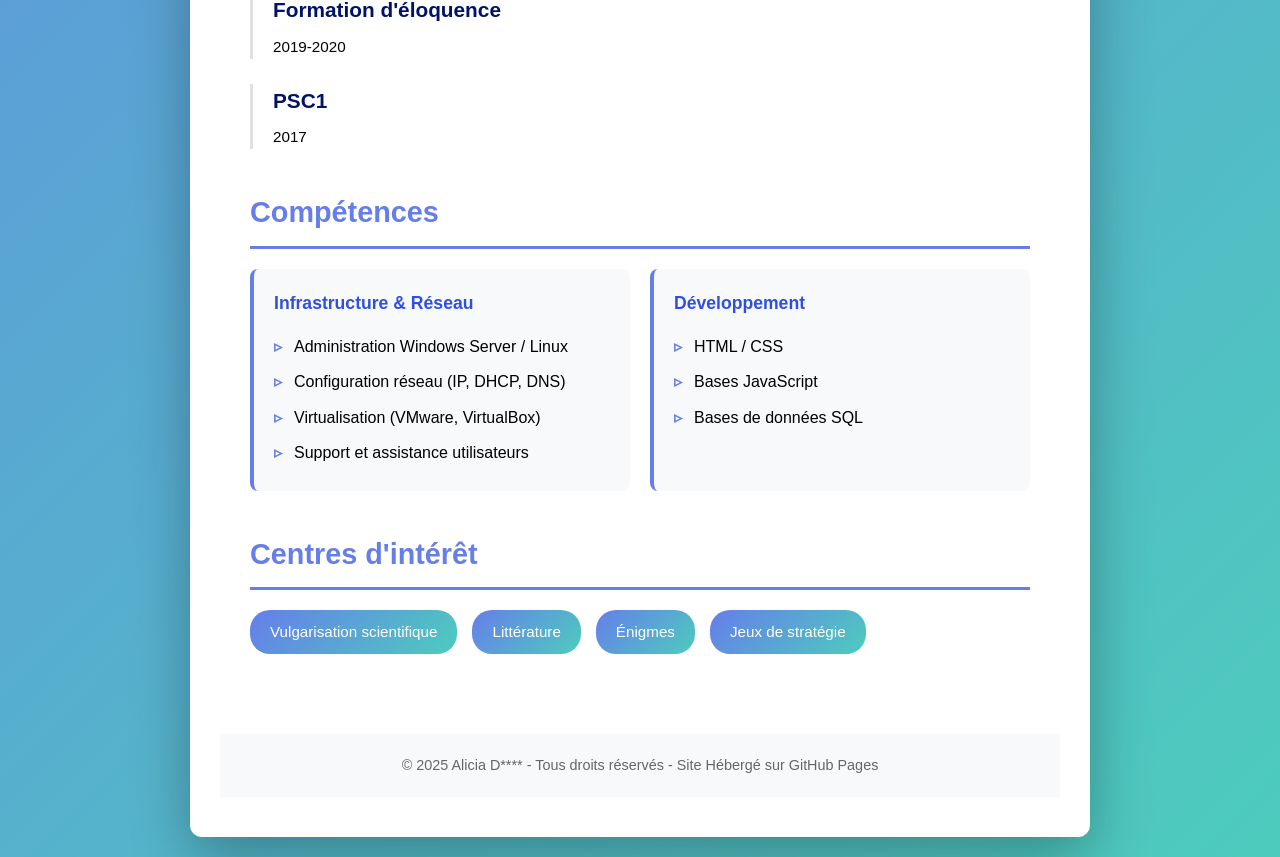
==== commit 06538eb2: "auto evaluation V2" ====
--- a/index.html
+++ b/index.html
@@ -172,6 +172,19 @@
             font-size: 0.9rem;
         }
 
+        .privacy-notice {
+            background: #cdffee;
+            border-left: 4px solid #0011ff;
+            padding: 15px;
+            margin-bottom: 30px;
+            border-radius: 4px;
+        }
+
+        .privacy-notice p {
+            margin: 0;
+            color: #042285;
+        }
+
         @media (max-width: 768px) {
             body {
                 padding: 10px;
@@ -214,6 +227,11 @@
         </header>
 
         <main>
+            <div class="privacy-notice">
+                <p><strong>Contact :</strong> Pour me contacter merci de consultez mon profil GitHub ci-dessus.</p>
+            </div>
+        <main>
+
             <section id="profil">
                 <h2>Profil</h2>
                 <p>Étudiante en BTS SIO option SISR en reconversion, j'occupe actuellement un poste d'alternante axé sur l'infrastructure, le réseau et le support. Motivée, rigoureuse et polyvalente, mon objectif est d'évoluer vers un poste de technicienne polyvalente, garante de la fiabilité, des performances et de la sécurité des environnements informatiques.</p>
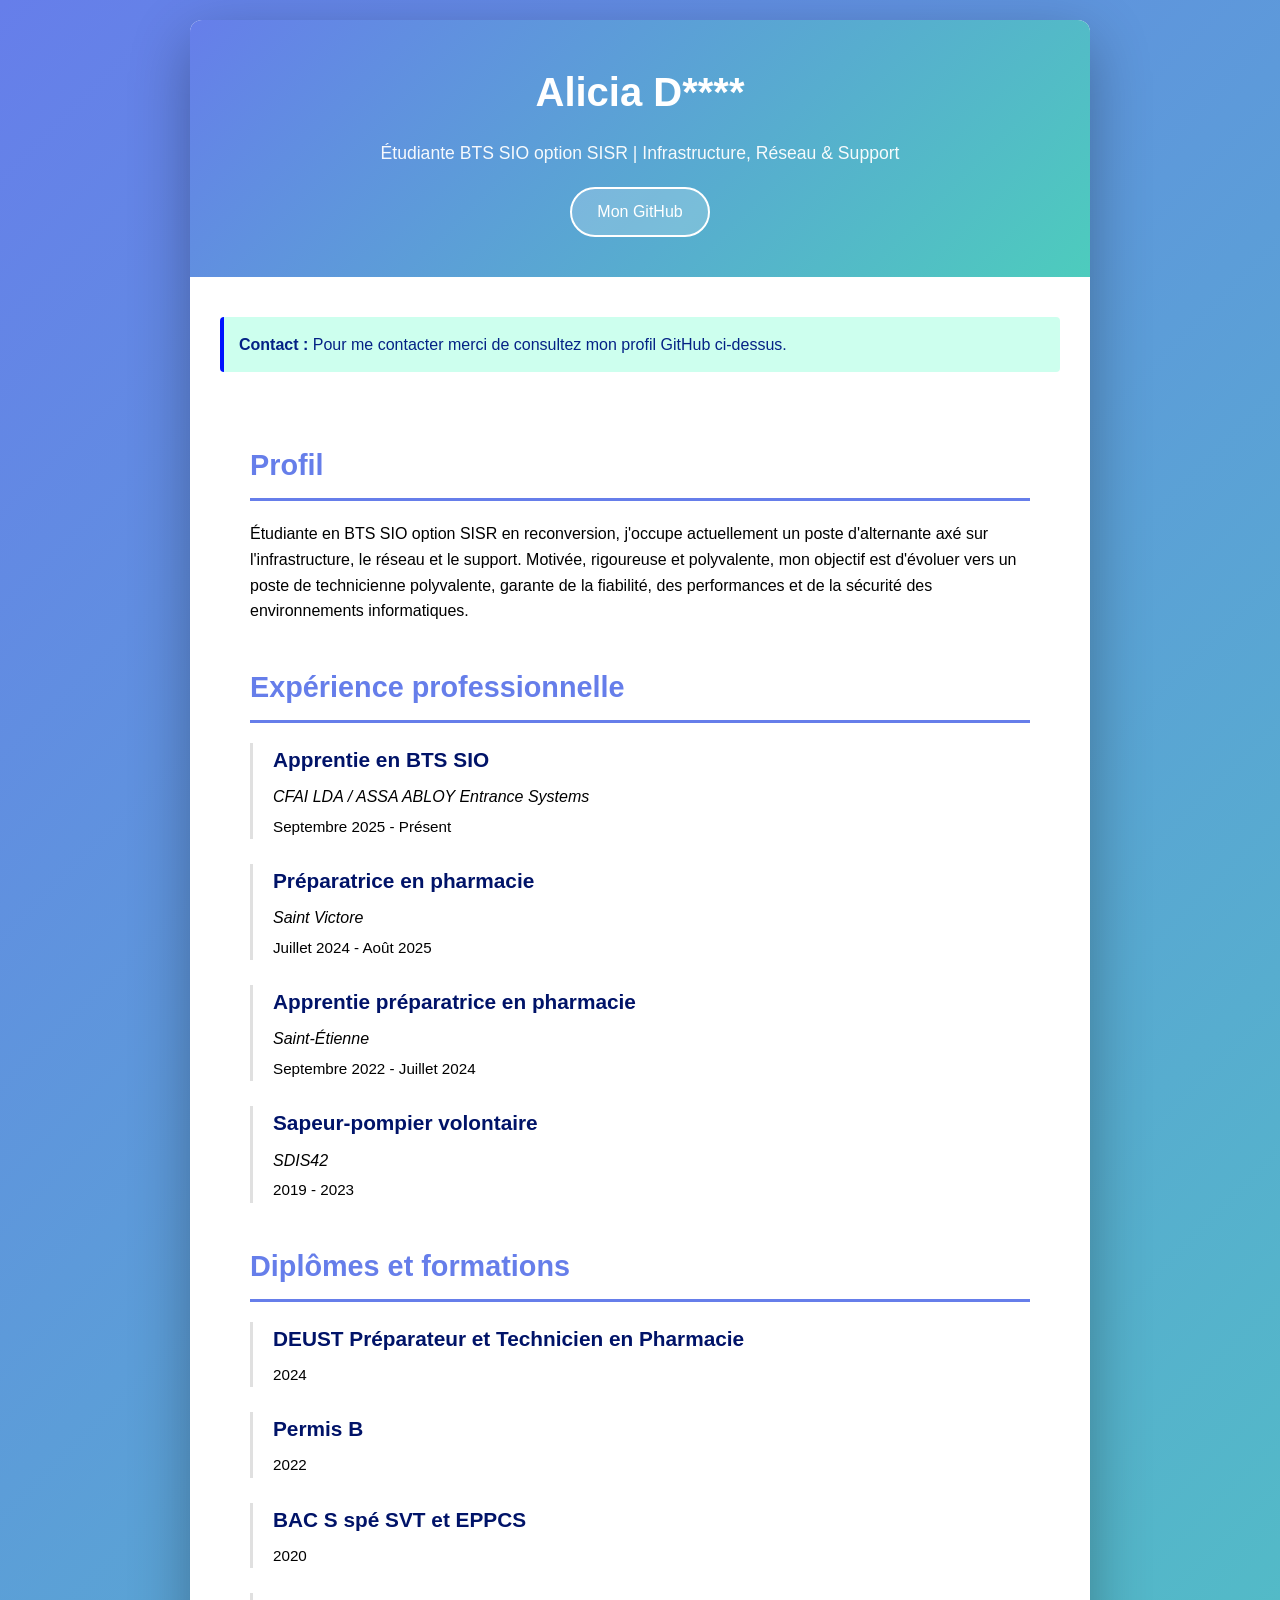
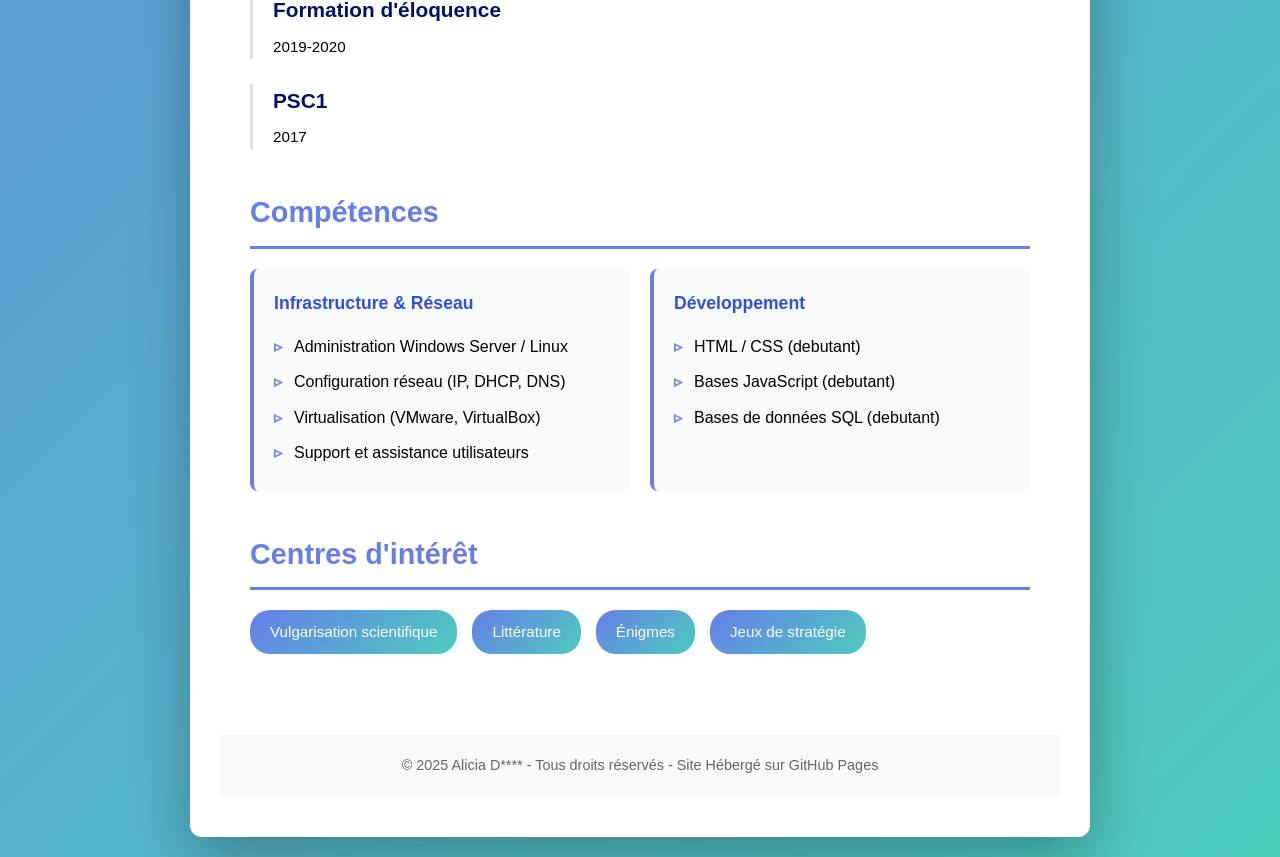
==== commit 110ce446: "resumé d'auto evaluation dans le readme" ====
--- a/index.html
+++ b/index.html
@@ -309,9 +309,9 @@
                     <div class="skill-category">
                         <h3>Développement</h3>
                         <ul>
-                            <li>HTML / CSS</li>
-                            <li>Bases JavaScript</li>
-                            <li>Bases de données SQL</li>
+                            <li>HTML / CSS (debutant)</li>
+                            <li>Bases JavaScript (debutant)</li>
+                            <li>Bases de données SQL (debutant)</li>
                         </ul>
                     </div>
                 </div>
